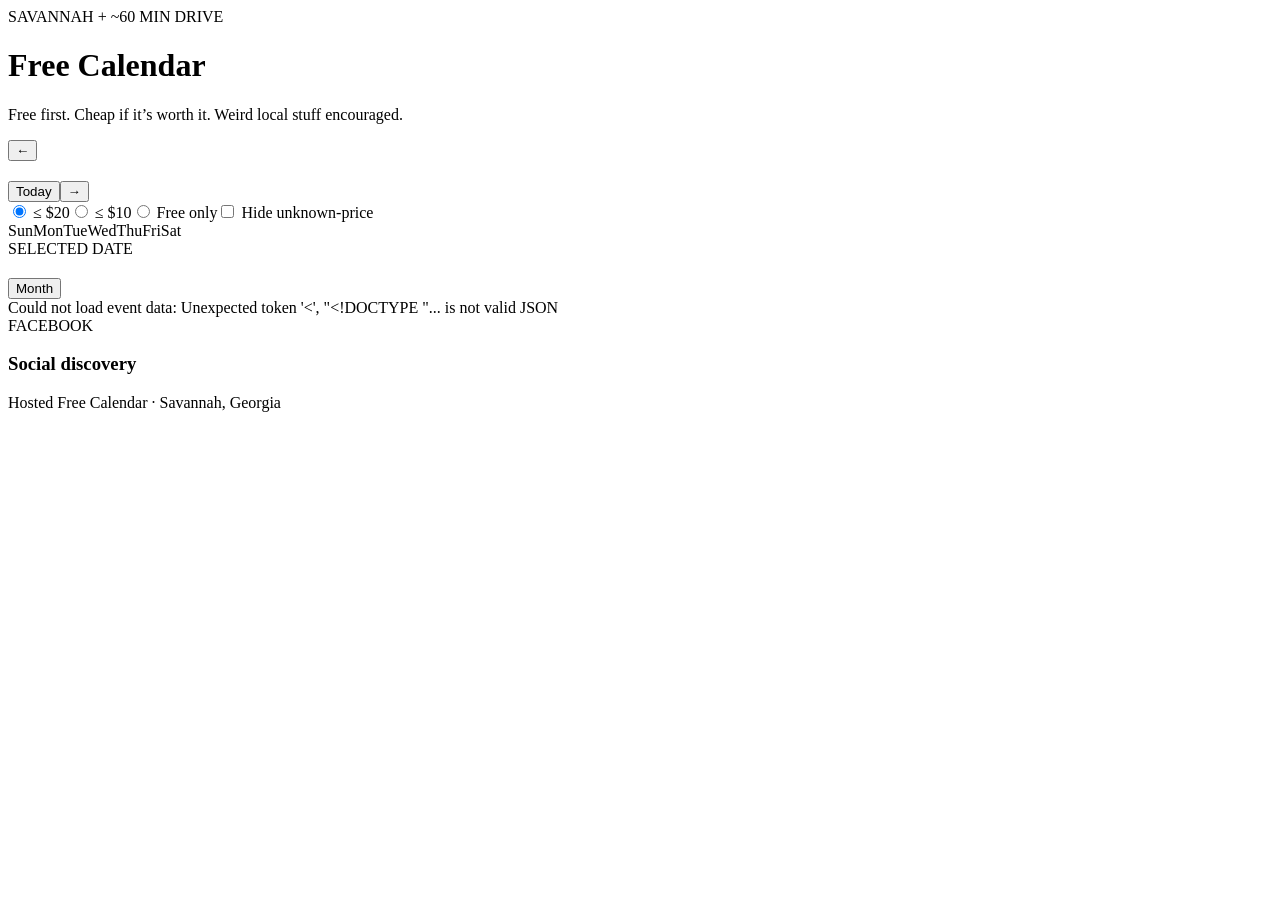
==== index.html @ 50888f86 "Add hosted calendar page" ====
<!doctype html>
<html lang="en"><head><meta charset="utf-8"><meta name="viewport" content="width=device-width,initial-scale=1"><title>Free Calendar — Savannah</title><link rel="stylesheet" href="styles.css"></head><body>
<header class="topbar"><div><div class="eyebrow">SAVANNAH + ~60 MIN DRIVE</div><h1>Free Calendar</h1><p>Free first. Cheap if it’s worth it. Weird local stuff encouraged.</p></div><div class="summary" id="summary"></div></header>
<main class="layout"><section class="calendar-panel"><div class="toolbar"><button id="prevMonth">←</button><h2 id="monthLabel"></h2><div><button id="todayBtn">Today</button><button id="nextMonth">→</button></div></div><div class="filters"><label><input type="radio" name="cost" value="20" checked> ≤ $20</label><label><input type="radio" name="cost" value="10"> ≤ $10</label><label><input type="radio" name="cost" value="0"> Free only</label><label><input type="checkbox" id="hideUnknown"> Hide unknown-price</label></div><div class="weekdays"><span>Sun</span><span>Mon</span><span>Tue</span><span>Wed</span><span>Thu</span><span>Fri</span><span>Sat</span></div><div id="calendar" class="calendar"></div></section>
<aside class="events-panel"><div class="events-heading"><div><div class="eyebrow">SELECTED DATE</div><h2 id="selectedDate"></h2></div><button id="showAll">Month</button></div><div id="eventList" class="event-list"></div><section class="imports-panel"><div class="eyebrow">FACEBOOK</div><h3>Social discovery</h3><div id="facebookImports"></div></section></aside></main>
<footer>Hosted Free Calendar · Savannah, Georgia</footer><script src="app.js"></script></body></html>
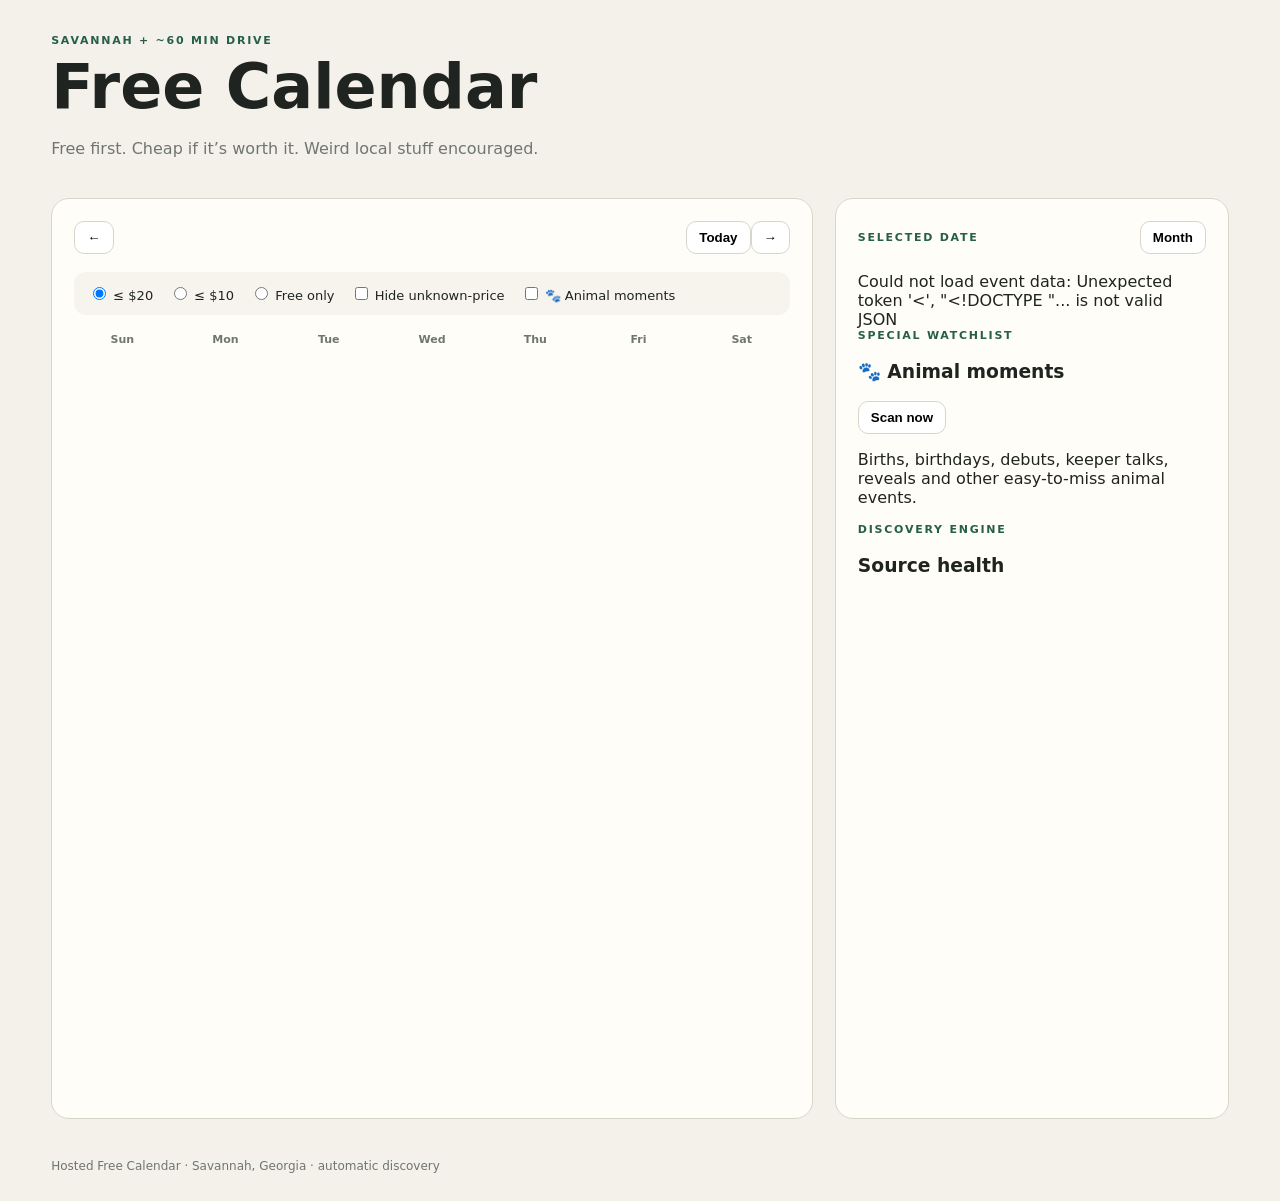
==== commit fe6f6661: "Expose animal watchlist and discovery health in hosted UI" ====
--- a/index.html
+++ b/index.html
@@ -1,6 +1,16 @@
 <!doctype html>
 <html lang="en"><head><meta charset="utf-8"><meta name="viewport" content="width=device-width,initial-scale=1"><title>Free Calendar — Savannah</title><link rel="stylesheet" href="styles.css"></head><body>
 <header class="topbar"><div><div class="eyebrow">SAVANNAH + ~60 MIN DRIVE</div><h1>Free Calendar</h1><p>Free first. Cheap if it’s worth it. Weird local stuff encouraged.</p></div><div class="summary" id="summary"></div></header>
-<main class="layout"><section class="calendar-panel"><div class="toolbar"><button id="prevMonth">←</button><h2 id="monthLabel"></h2><div><button id="todayBtn">Today</button><button id="nextMonth">→</button></div></div><div class="filters"><label><input type="radio" name="cost" value="20" checked> ≤ $20</label><label><input type="radio" name="cost" value="10"> ≤ $10</label><label><input type="radio" name="cost" value="0"> Free only</label><label><input type="checkbox" id="hideUnknown"> Hide unknown-price</label></div><div class="weekdays"><span>Sun</span><span>Mon</span><span>Tue</span><span>Wed</span><span>Thu</span><span>Fri</span><span>Sat</span></div><div id="calendar" class="calendar"></div></section>
-<aside class="events-panel"><div class="events-heading"><div><div class="eyebrow">SELECTED DATE</div><h2 id="selectedDate"></h2></div><button id="showAll">Month</button></div><div id="eventList" class="event-list"></div><section class="imports-panel"><div class="eyebrow">FACEBOOK</div><h3>Social discovery</h3><div id="facebookImports"></div></section></aside></main>
-<footer>Hosted Free Calendar · Savannah, Georgia</footer><script src="app.js"></script></body></html>
+<main class="layout">
+<section class="calendar-panel">
+  <div class="toolbar"><button id="prevMonth">←</button><h2 id="monthLabel"></h2><div><button id="todayBtn">Today</button><button id="nextMonth">→</button></div></div>
+  <div class="filters"><label><input type="radio" name="cost" value="20" checked> ≤ $20</label><label><input type="radio" name="cost" value="10"> ≤ $10</label><label><input type="radio" name="cost" value="0"> Free only</label><label><input type="checkbox" id="hideUnknown"> Hide unknown-price</label><label class="animal-filter"><input type="checkbox" id="animalsOnly"> 🐾 Animal moments</label></div>
+  <div class="weekdays"><span>Sun</span><span>Mon</span><span>Tue</span><span>Wed</span><span>Thu</span><span>Fri</span><span>Sat</span></div><div id="calendar" class="calendar"></div>
+</section>
+<aside class="events-panel">
+  <div class="events-heading"><div><div class="eyebrow">SELECTED DATE</div><h2 id="selectedDate"></h2></div><button id="showAll">Month</button></div>
+  <div id="eventList" class="event-list"></div>
+  <section class="watch-panel"><div class="section-row"><div><div class="eyebrow">SPECIAL WATCHLIST</div><h3>🐾 Animal moments</h3></div><button id="runDiscovery">Scan now</button></div><p class="panel-copy">Births, birthdays, debuts, keeper talks, reveals and other easy-to-miss animal events.</p><div id="animalSignals"></div></section>
+  <section class="health-panel"><div class="eyebrow">DISCOVERY ENGINE</div><h3>Source health</h3><div id="sourceHealth"></div></section>
+</aside></main>
+<footer>Hosted Free Calendar · Savannah, Georgia · automatic discovery</footer><script src="app.js"></script></body></html>
--- a/styles.css
+++ b/styles.css
@@ -0,0 +1 @@
+:root{--bg:#f3f1ea;--paper:#fffdf8;--ink:#1f2421;--muted:#6f766f;--line:#d9d5ca;--accent:#265f46;--soft:#e2eee7}*{box-sizing:border-box}body{margin:0;font-family:Inter,system-ui,-apple-system,sans-serif;background:var(--bg);color:var(--ink)}.topbar{display:flex;justify-content:space-between;gap:24px;padding:34px 4vw 24px;max-width:1500px;margin:auto}.topbar h1{margin:3px 0;font-size:clamp(34px,5vw,62px)}.topbar p,.summary,.meta,.sources,footer{color:var(--muted)}.eyebrow{font-size:11px;letter-spacing:.16em;font-weight:800;color:var(--accent)}.layout{max-width:1500px;margin:auto;padding:0 4vw 40px;display:grid;grid-template-columns:minmax(0,1.45fr) minmax(340px,.75fr);gap:22px}.calendar-panel,.events-panel{background:var(--paper);border:1px solid var(--line);border-radius:18px;padding:22px}.toolbar,.events-heading{display:flex;align-items:center;justify-content:space-between;gap:12px}.toolbar h2,.events-heading h2{margin:0}button{background:#fff;border:1px solid var(--line);border-radius:10px;padding:8px 12px;font-weight:700}.filters{display:flex;flex-wrap:wrap;gap:10px 16px;margin:18px 0;padding:12px 14px;background:#f6f4ed;border-radius:12px;font-size:13px}.weekdays,.calendar{display:grid;grid-template-columns:repeat(7,minmax(0,1fr));gap:7px}.weekdays{text-align:center;color:var(--muted);font-size:11px;font-weight:800;margin-bottom:7px}.calendar{grid-template-rows:repeat(6,118px)}.day{min-width:0;overflow:hidden;background:#fff;border:1px solid var(--line);border-radius:12px;padding:9px;cursor:pointer}.day.outside{opacity:.28}.day.selected{outline:3px solid var(--accent);outline-offset:-1px}.num{display:inline-flex;min-width:27px;height:27px;align-items:center;justify-content:center;border-radius:20px;font-weight:800}.day.today .num{background:var(--ink);color:#fff}.day-events{margin-top:9px;display:flex;flex-direction:column;gap:5px;overflow:hidden}.mini-event{font-size:11px;padding:5px 6px;border-radius:7px;background:var(--soft);white-space:nowrap;overflow:hidden;text-overflow:ellipsis}.more{font-size:10px;color:var(--muted);font-weight:800}.event-list{margin-top:18px;display:flex;flex-direction:column;gap:13px}.card{border:1px solid var(--line);border-radius:14px;padding:16px;background:#fff}.card-top{display:flex;justify-content:space-between;gap:14px}.card h3{margin:0 0 5px}.score{font-size:20px;font-weight:900;color:var(--accent)}.badges{display:flex;flex-wrap:wrap;gap:6px;margin:12px 0}.badge{font-size:10px;font-weight:850;padding:5px 7px;border-radius:999px;background:#eee}.badge.free{background:#dbefe3;color:#175336}.badge.food{background:#f7e3bb}.badge.car{background:#e5e6f7}.description,.meta{font-size:13px;line-height:1.5}.sources{font-size:11px}.sources a{color:var(--accent);font-weight:750}.imports-panel{margin-top:26px;padding-top:20px;border-top:1px solid var(--line)}.import-empty,.empty{color:var(--muted);padding:12px 0}footer{max-width:1500px;margin:auto;padding:0 4vw 28px;font-size:12px}@media(max-width:950px){.layout{grid-template-columns:1fr}.topbar{flex-direction:column}.calendar{grid-template-rows:repeat(6,96px)}}@media(max-width:650px){.calendar-panel{padding:12px}.calendar{grid-template-rows:repeat(6,68px);gap:3px}.day{padding:5px}.mini-event{display:none}.layout{padding-left:2vw;padding-right:2vw}.events-panel{padding:15px}}
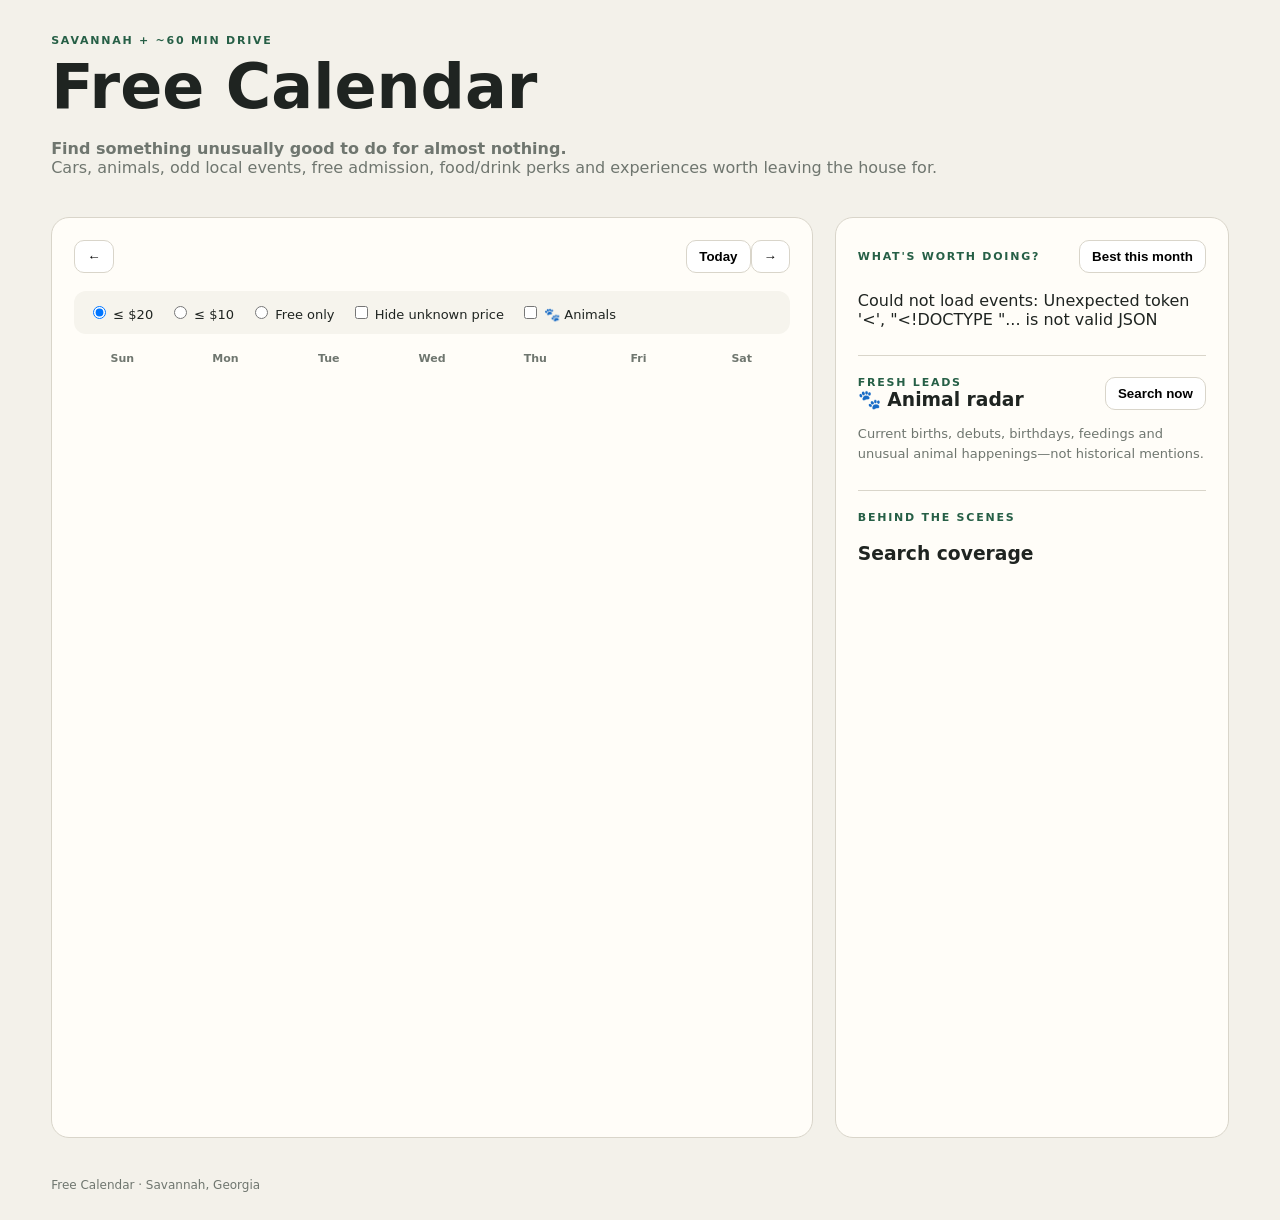
==== commit 1e3811a9: "Refocus UI on finding worthwhile things to do" ====
--- a/index.html
+++ b/index.html
@@ -1,16 +1,4 @@
-<!doctype html>
-<html lang="en"><head><meta charset="utf-8"><meta name="viewport" content="width=device-width,initial-scale=1"><title>Free Calendar — Savannah</title><link rel="stylesheet" href="styles.css"></head><body>
-<header class="topbar"><div><div class="eyebrow">SAVANNAH + ~60 MIN DRIVE</div><h1>Free Calendar</h1><p>Free first. Cheap if it’s worth it. Weird local stuff encouraged.</p></div><div class="summary" id="summary"></div></header>
-<main class="layout">
-<section class="calendar-panel">
-  <div class="toolbar"><button id="prevMonth">←</button><h2 id="monthLabel"></h2><div><button id="todayBtn">Today</button><button id="nextMonth">→</button></div></div>
-  <div class="filters"><label><input type="radio" name="cost" value="20" checked> ≤ $20</label><label><input type="radio" name="cost" value="10"> ≤ $10</label><label><input type="radio" name="cost" value="0"> Free only</label><label><input type="checkbox" id="hideUnknown"> Hide unknown-price</label><label class="animal-filter"><input type="checkbox" id="animalsOnly"> 🐾 Animal moments</label></div>
-  <div class="weekdays"><span>Sun</span><span>Mon</span><span>Tue</span><span>Wed</span><span>Thu</span><span>Fri</span><span>Sat</span></div><div id="calendar" class="calendar"></div>
-</section>
-<aside class="events-panel">
-  <div class="events-heading"><div><div class="eyebrow">SELECTED DATE</div><h2 id="selectedDate"></h2></div><button id="showAll">Month</button></div>
-  <div id="eventList" class="event-list"></div>
-  <section class="watch-panel"><div class="section-row"><div><div class="eyebrow">SPECIAL WATCHLIST</div><h3>🐾 Animal moments</h3></div><button id="runDiscovery">Scan now</button></div><p class="panel-copy">Births, birthdays, debuts, keeper talks, reveals and other easy-to-miss animal events.</p><div id="animalSignals"></div></section>
-  <section class="health-panel"><div class="eyebrow">DISCOVERY ENGINE</div><h3>Source health</h3><div id="sourceHealth"></div></section>
-</aside></main>
-<footer>Hosted Free Calendar · Savannah, Georgia · automatic discovery</footer><script src="app.js"></script></body></html>
+<!doctype html><html lang="en"><head><meta charset="utf-8"><meta name="viewport" content="width=device-width,initial-scale=1"><title>Free Calendar — Savannah</title><link rel="stylesheet" href="styles.css"></head><body>
+<header class="topbar"><div><div class="eyebrow">SAVANNAH + ~60 MIN DRIVE</div><h1>Free Calendar</h1><p><strong>Find something unusually good to do for almost nothing.</strong><br>Cars, animals, odd local events, free admission, food/drink perks and experiences worth leaving the house for.</p></div><div class="summary" id="summary"></div></header>
+<main class="layout"><section class="calendar-panel"><div class="toolbar"><button id="prevMonth">←</button><h2 id="monthLabel"></h2><div><button id="todayBtn">Today</button><button id="nextMonth">→</button></div></div><div class="filters"><label><input type="radio" name="cost" value="20" checked> ≤ $20</label><label><input type="radio" name="cost" value="10"> ≤ $10</label><label><input type="radio" name="cost" value="0"> Free only</label><label><input type="checkbox" id="hideUnknown"> Hide unknown price</label><label><input type="checkbox" id="animalsOnly"> 🐾 Animals</label></div><div class="weekdays"><span>Sun</span><span>Mon</span><span>Tue</span><span>Wed</span><span>Thu</span><span>Fri</span><span>Sat</span></div><div id="calendar" class="calendar"></div></section>
+<aside class="events-panel"><div class="events-heading"><div><div class="eyebrow">WHAT'S WORTH DOING?</div><h2 id="selectedDate"></h2></div><button id="showAll">Best this month</button></div><div id="eventList" class="event-list"></div><section class="watch-panel"><div class="section-row"><div><div class="eyebrow">FRESH LEADS</div><h3>🐾 Animal radar</h3></div><button id="runDiscovery">Search now</button></div><p class="panel-copy">Current births, debuts, birthdays, feedings and unusual animal happenings—not historical mentions.</p><div id="animalSignals"></div></section><section class="health-panel"><div class="eyebrow">BEHIND THE SCENES</div><h3>Search coverage</h3><div id="sourceHealth"></div></section></aside></main><footer>Free Calendar · Savannah, Georgia</footer><script src="app.js"></script></body></html>
--- a/styles.css
+++ b/styles.css
@@ -1 +1 @@
-:root{--bg:#f3f1ea;--paper:#fffdf8;--ink:#1f2421;--muted:#6f766f;--line:#d9d5ca;--accent:#265f46;--soft:#e2eee7}*{box-sizing:border-box}body{margin:0;font-family:Inter,system-ui,-apple-system,sans-serif;background:var(--bg);color:var(--ink)}.topbar{display:flex;justify-content:space-between;gap:24px;padding:34px 4vw 24px;max-width:1500px;margin:auto}.topbar h1{margin:3px 0;font-size:clamp(34px,5vw,62px)}.topbar p,.summary,.meta,.sources,footer{color:var(--muted)}.eyebrow{font-size:11px;letter-spacing:.16em;font-weight:800;color:var(--accent)}.layout{max-width:1500px;margin:auto;padding:0 4vw 40px;display:grid;grid-template-columns:minmax(0,1.45fr) minmax(340px,.75fr);gap:22px}.calendar-panel,.events-panel{background:var(--paper);border:1px solid var(--line);border-radius:18px;padding:22px}.toolbar,.events-heading{display:flex;align-items:center;justify-content:space-between;gap:12px}.toolbar h2,.events-heading h2{margin:0}button{background:#fff;border:1px solid var(--line);border-radius:10px;padding:8px 12px;font-weight:700}.filters{display:flex;flex-wrap:wrap;gap:10px 16px;margin:18px 0;padding:12px 14px;background:#f6f4ed;border-radius:12px;font-size:13px}.weekdays,.calendar{display:grid;grid-template-columns:repeat(7,minmax(0,1fr));gap:7px}.weekdays{text-align:center;color:var(--muted);font-size:11px;font-weight:800;margin-bottom:7px}.calendar{grid-template-rows:repeat(6,118px)}.day{min-width:0;overflow:hidden;background:#fff;border:1px solid var(--line);border-radius:12px;padding:9px;cursor:pointer}.day.outside{opacity:.28}.day.selected{outline:3px solid var(--accent);outline-offset:-1px}.num{display:inline-flex;min-width:27px;height:27px;align-items:center;justify-content:center;border-radius:20px;font-weight:800}.day.today .num{background:var(--ink);color:#fff}.day-events{margin-top:9px;display:flex;flex-direction:column;gap:5px;overflow:hidden}.mini-event{font-size:11px;padding:5px 6px;border-radius:7px;background:var(--soft);white-space:nowrap;overflow:hidden;text-overflow:ellipsis}.more{font-size:10px;color:var(--muted);font-weight:800}.event-list{margin-top:18px;display:flex;flex-direction:column;gap:13px}.card{border:1px solid var(--line);border-radius:14px;padding:16px;background:#fff}.card-top{display:flex;justify-content:space-between;gap:14px}.card h3{margin:0 0 5px}.score{font-size:20px;font-weight:900;color:var(--accent)}.badges{display:flex;flex-wrap:wrap;gap:6px;margin:12px 0}.badge{font-size:10px;font-weight:850;padding:5px 7px;border-radius:999px;background:#eee}.badge.free{background:#dbefe3;color:#175336}.badge.food{background:#f7e3bb}.badge.car{background:#e5e6f7}.description,.meta{font-size:13px;line-height:1.5}.sources{font-size:11px}.sources a{color:var(--accent);font-weight:750}.imports-panel{margin-top:26px;padding-top:20px;border-top:1px solid var(--line)}.import-empty,.empty{color:var(--muted);padding:12px 0}footer{max-width:1500px;margin:auto;padding:0 4vw 28px;font-size:12px}@media(max-width:950px){.layout{grid-template-columns:1fr}.topbar{flex-direction:column}.calendar{grid-template-rows:repeat(6,96px)}}@media(max-width:650px){.calendar-panel{padding:12px}.calendar{grid-template-rows:repeat(6,68px);gap:3px}.day{padding:5px}.mini-event{display:none}.layout{padding-left:2vw;padding-right:2vw}.events-panel{padding:15px}}
+:root{--bg:#f3f1ea;--paper:#fffdf8;--ink:#1f2421;--muted:#6f766f;--line:#d9d5ca;--accent:#265f46;--soft:#e2eee7;--animal:#725224;--animal-soft:#f4ead0}*{box-sizing:border-box}body{margin:0;font-family:Inter,system-ui,-apple-system,sans-serif;background:var(--bg);color:var(--ink)}.topbar{display:flex;justify-content:space-between;gap:24px;padding:34px 4vw 24px;max-width:1500px;margin:auto}.topbar h1{margin:3px 0;font-size:clamp(34px,5vw,62px)}.topbar p,.summary,.meta,.sources,footer,.panel-copy{color:var(--muted)}.eyebrow{font-size:11px;letter-spacing:.16em;font-weight:800;color:var(--accent)}.layout{max-width:1500px;margin:auto;padding:0 4vw 40px;display:grid;grid-template-columns:minmax(0,1.45fr) minmax(340px,.75fr);gap:22px}.calendar-panel,.events-panel{background:var(--paper);border:1px solid var(--line);border-radius:18px;padding:22px}.toolbar,.events-heading,.section-row{display:flex;align-items:center;justify-content:space-between;gap:12px}.toolbar h2,.events-heading h2,.section-row h3{margin:0}button{background:#fff;border:1px solid var(--line);border-radius:10px;padding:8px 12px;font-weight:700;cursor:pointer}.filters{display:flex;flex-wrap:wrap;gap:10px 16px;margin:18px 0;padding:12px 14px;background:#f6f4ed;border-radius:12px;font-size:13px}.weekdays,.calendar{display:grid;grid-template-columns:repeat(7,minmax(0,1fr));gap:7px}.weekdays{text-align:center;color:var(--muted);font-size:11px;font-weight:800;margin-bottom:7px}.calendar{grid-template-rows:repeat(6,118px)}.day{min-width:0;overflow:hidden;background:#fff;border:1px solid var(--line);border-radius:12px;padding:9px;cursor:pointer;position:relative}.day.has-events{border-color:#c9d8cf}.day.outside{opacity:.28}.day.selected{outline:3px solid var(--accent);outline-offset:-1px}.num{display:inline-flex;min-width:27px;height:27px;align-items:center;justify-content:center;border-radius:20px;font-weight:800}.day.today .num{background:var(--ink);color:#fff}.event-indicator{position:absolute;right:7px;bottom:7px;display:flex;align-items:center;gap:6px}.event-count{font-size:9px;font-weight:850;color:var(--muted);white-space:nowrap}.event-dots{display:flex;gap:3px}.event-dot{width:7px;height:7px;border-radius:50%;background:#8f9c94}.event-dot.free{background:#2f815c}.event-dot.animal{background:#b58a37}.event-dot.cheap{background:#6c6fa8}.day-events{margin-top:9px;display:flex;flex-direction:column;gap:5px;padding-bottom:22px}.mini-event{font-size:11px;padding:5px 6px;border-radius:7px;background:var(--soft);white-space:nowrap;overflow:hidden;text-overflow:ellipsis}.event-list{margin-top:18px;display:flex;flex-direction:column;gap:13px}.card{border:1px solid var(--line);border-radius:14px;padding:16px;background:#fff}.card-top{display:flex;justify-content:space-between;gap:14px}.card h3{margin:0 0 5px}.score{font-size:20px;font-weight:900;color:var(--accent)}.badges{display:flex;flex-wrap:wrap;gap:6px;margin:12px 0}.badge{font-size:10px;font-weight:850;padding:5px 7px;border-radius:999px;background:#eee}.badge.value{background:#1f2421;color:#fff}.badge.free{background:#dbefe3;color:#175336}.badge.car{background:#e5e6f7}.badge.animal{background:var(--animal-soft);color:#5f4318}.description-wrap{margin:10px 0 12px}.description,.meta,.panel-copy{font-size:13px;line-height:1.55}.description{margin:0;white-space:pre-line}.description.collapsible{display:-webkit-box;-webkit-line-clamp:4;-webkit-box-orient:vertical;overflow:hidden}.description.collapsible.expanded{display:block}.description-toggle{margin-top:7px;padding:0;border:0;background:transparent;color:var(--accent);font-size:12px}.sources{font-size:11px}.sources a,.signal a{color:var(--accent);font-weight:750}.watch-panel,.health-panel{margin-top:26px;padding-top:20px;border-top:1px solid var(--line)}.signal{padding:12px 0;border-bottom:1px solid #ece7da}.signal-title{font-weight:850;font-size:13px;color:var(--animal)}.signal p{font-size:12px;color:var(--muted)}.health-summary,.import-empty,.empty{color:var(--muted);padding:12px 0;font-size:12px}footer{max-width:1500px;margin:auto;padding:0 4vw 28px;font-size:12px}@media(max-width:950px){.layout{grid-template-columns:1fr}.topbar{flex-direction:column}.calendar{grid-template-rows:repeat(6,96px)}}@media(max-width:650px){.topbar{padding-top:22px}.calendar-panel{padding:12px}.calendar{grid-template-rows:repeat(6,72px);gap:3px}.day{padding:5px}.mini-event{display:none}.day-events{padding-bottom:0}.event-indicator{left:5px;right:5px;bottom:5px;justify-content:space-between}.event-count{font-size:8px}.event-count-label{display:none}.event-dot{width:6px;height:6px}.layout{padding-left:2vw;padding-right:2vw}.events-panel{padding:15px}.summary{font-size:13px}}
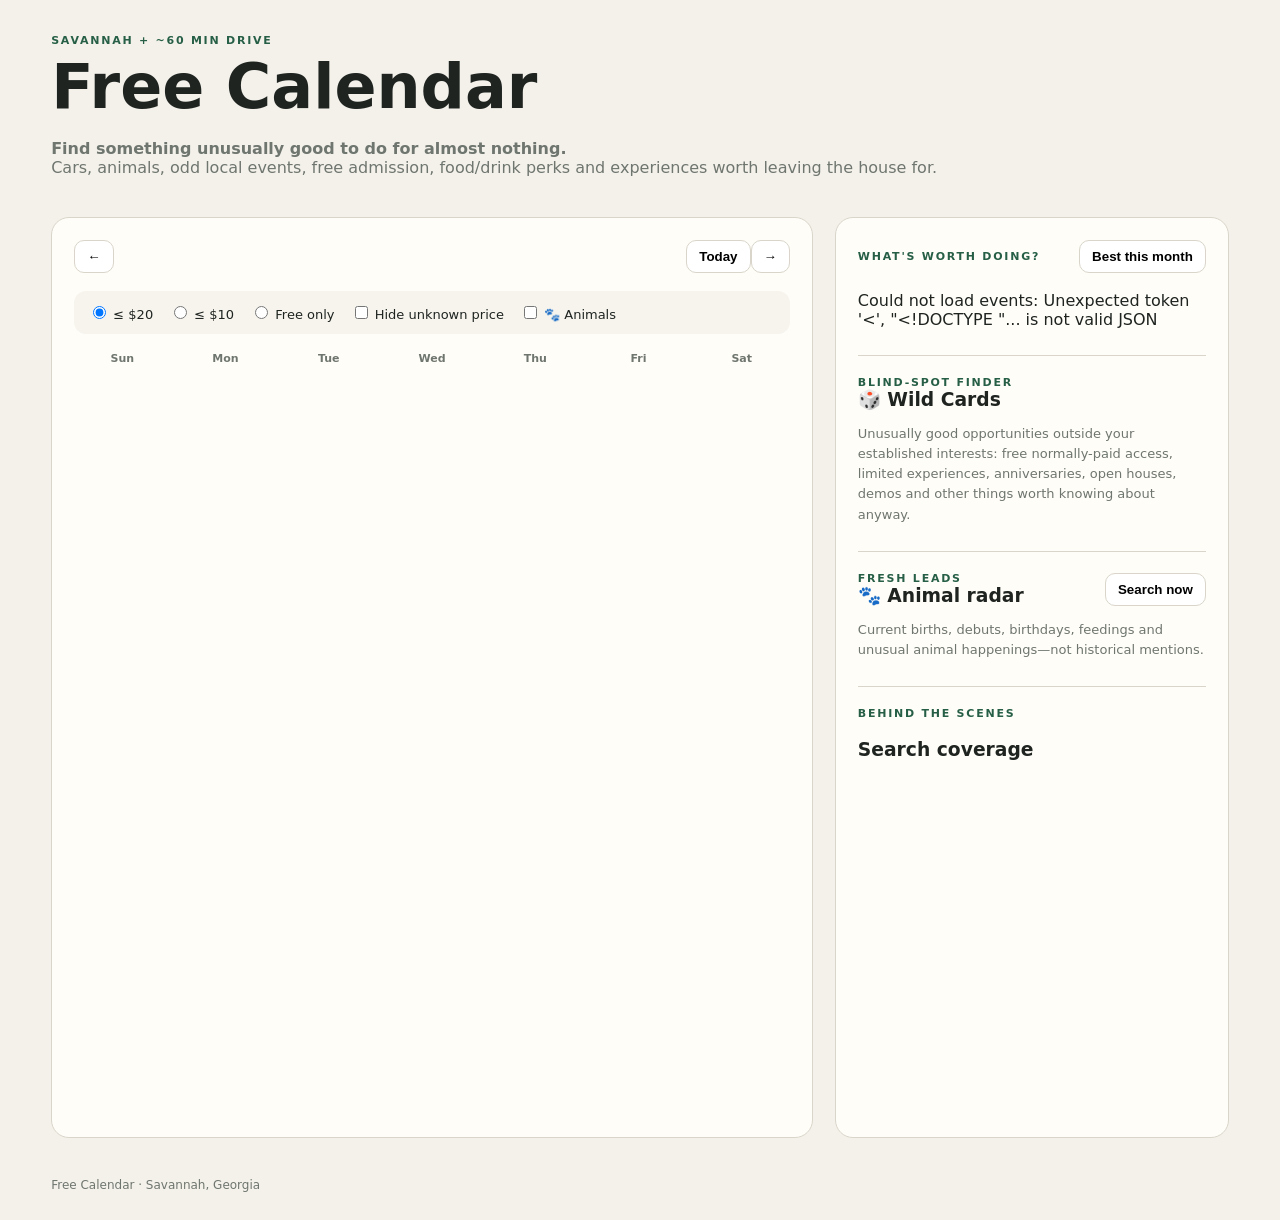
==== commit 1bb99f75: "Add Wild Cards blind spot panel" ====
--- a/index.html
+++ b/index.html
@@ -1,4 +1,4 @@
 <!doctype html><html lang="en"><head><meta charset="utf-8"><meta name="viewport" content="width=device-width,initial-scale=1"><title>Free Calendar — Savannah</title><link rel="stylesheet" href="styles.css"></head><body>
 <header class="topbar"><div><div class="eyebrow">SAVANNAH + ~60 MIN DRIVE</div><h1>Free Calendar</h1><p><strong>Find something unusually good to do for almost nothing.</strong><br>Cars, animals, odd local events, free admission, food/drink perks and experiences worth leaving the house for.</p></div><div class="summary" id="summary"></div></header>
 <main class="layout"><section class="calendar-panel"><div class="toolbar"><button id="prevMonth">←</button><h2 id="monthLabel"></h2><div><button id="todayBtn">Today</button><button id="nextMonth">→</button></div></div><div class="filters"><label><input type="radio" name="cost" value="20" checked> ≤ $20</label><label><input type="radio" name="cost" value="10"> ≤ $10</label><label><input type="radio" name="cost" value="0"> Free only</label><label><input type="checkbox" id="hideUnknown"> Hide unknown price</label><label><input type="checkbox" id="animalsOnly"> 🐾 Animals</label></div><div class="weekdays"><span>Sun</span><span>Mon</span><span>Tue</span><span>Wed</span><span>Thu</span><span>Fri</span><span>Sat</span></div><div id="calendar" class="calendar"></div></section>
-<aside class="events-panel"><div class="events-heading"><div><div class="eyebrow">WHAT'S WORTH DOING?</div><h2 id="selectedDate"></h2></div><button id="showAll">Best this month</button></div><div id="eventList" class="event-list"></div><section class="watch-panel"><div class="section-row"><div><div class="eyebrow">FRESH LEADS</div><h3>🐾 Animal radar</h3></div><button id="runDiscovery">Search now</button></div><p class="panel-copy">Current births, debuts, birthdays, feedings and unusual animal happenings—not historical mentions.</p><div id="animalSignals"></div></section><section class="health-panel"><div class="eyebrow">BEHIND THE SCENES</div><h3>Search coverage</h3><div id="sourceHealth"></div></section></aside></main><footer>Free Calendar · Savannah, Georgia</footer><script src="app.js"></script></body></html>
+<aside class="events-panel"><div class="events-heading"><div><div class="eyebrow">WHAT'S WORTH DOING?</div><h2 id="selectedDate"></h2></div><button id="showAll">Best this month</button></div><div id="eventList" class="event-list"></div><section class="watch-panel"><div class="section-row"><div><div class="eyebrow">BLIND-SPOT FINDER</div><h3>🎲 Wild Cards</h3></div></div><p class="panel-copy">Unusually good opportunities outside your established interests: free normally-paid access, limited experiences, anniversaries, open houses, demos and other things worth knowing about anyway.</p><div id="wildCards"></div></section><section class="watch-panel"><div class="section-row"><div><div class="eyebrow">FRESH LEADS</div><h3>🐾 Animal radar</h3></div><button id="runDiscovery">Search now</button></div><p class="panel-copy">Current births, debuts, birthdays, feedings and unusual animal happenings—not historical mentions.</p><div id="animalSignals"></div></section><section class="health-panel"><div class="eyebrow">BEHIND THE SCENES</div><h3>Search coverage</h3><div id="sourceHealth"></div></section></aside></main><footer>Free Calendar · Savannah, Georgia</footer><script src="app.js"></script></body></html>
--- a/styles.css
+++ b/styles.css
@@ -1 +1 @@
-:root{--bg:#f3f1ea;--paper:#fffdf8;--ink:#1f2421;--muted:#6f766f;--line:#d9d5ca;--accent:#265f46;--soft:#e2eee7;--animal:#725224;--animal-soft:#f4ead0}*{box-sizing:border-box}body{margin:0;font-family:Inter,system-ui,-apple-system,sans-serif;background:var(--bg);color:var(--ink)}.topbar{display:flex;justify-content:space-between;gap:24px;padding:34px 4vw 24px;max-width:1500px;margin:auto}.topbar h1{margin:3px 0;font-size:clamp(34px,5vw,62px)}.topbar p,.summary,.meta,.sources,footer,.panel-copy{color:var(--muted)}.eyebrow{font-size:11px;letter-spacing:.16em;font-weight:800;color:var(--accent)}.layout{max-width:1500px;margin:auto;padding:0 4vw 40px;display:grid;grid-template-columns:minmax(0,1.45fr) minmax(340px,.75fr);gap:22px}.calendar-panel,.events-panel{background:var(--paper);border:1px solid var(--line);border-radius:18px;padding:22px}.toolbar,.events-heading,.section-row{display:flex;align-items:center;justify-content:space-between;gap:12px}.toolbar h2,.events-heading h2,.section-row h3{margin:0}button{background:#fff;border:1px solid var(--line);border-radius:10px;padding:8px 12px;font-weight:700;cursor:pointer}.filters{display:flex;flex-wrap:wrap;gap:10px 16px;margin:18px 0;padding:12px 14px;background:#f6f4ed;border-radius:12px;font-size:13px}.weekdays,.calendar{display:grid;grid-template-columns:repeat(7,minmax(0,1fr));gap:7px}.weekdays{text-align:center;color:var(--muted);font-size:11px;font-weight:800;margin-bottom:7px}.calendar{grid-template-rows:repeat(6,118px)}.day{min-width:0;overflow:hidden;background:#fff;border:1px solid var(--line);border-radius:12px;padding:9px;cursor:pointer;position:relative}.day.has-events{border-color:#c9d8cf}.day.outside{opacity:.28}.day.selected{outline:3px solid var(--accent);outline-offset:-1px}.num{display:inline-flex;min-width:27px;height:27px;align-items:center;justify-content:center;border-radius:20px;font-weight:800}.day.today .num{background:var(--ink);color:#fff}.event-indicator{position:absolute;right:7px;bottom:7px;display:flex;align-items:center;gap:6px}.event-count{font-size:9px;font-weight:850;color:var(--muted);white-space:nowrap}.event-dots{display:flex;gap:3px}.event-dot{width:7px;height:7px;border-radius:50%;background:#8f9c94}.event-dot.free{background:#2f815c}.event-dot.animal{background:#b58a37}.event-dot.cheap{background:#6c6fa8}.day-events{margin-top:9px;display:flex;flex-direction:column;gap:5px;padding-bottom:22px}.mini-event{font-size:11px;padding:5px 6px;border-radius:7px;background:var(--soft);white-space:nowrap;overflow:hidden;text-overflow:ellipsis}.event-list{margin-top:18px;display:flex;flex-direction:column;gap:13px}.card{border:1px solid var(--line);border-radius:14px;padding:16px;background:#fff}.card-top{display:flex;justify-content:space-between;gap:14px}.card h3{margin:0 0 5px}.score{font-size:20px;font-weight:900;color:var(--accent)}.badges{display:flex;flex-wrap:wrap;gap:6px;margin:12px 0}.badge{font-size:10px;font-weight:850;padding:5px 7px;border-radius:999px;background:#eee}.badge.value{background:#1f2421;color:#fff}.badge.free{background:#dbefe3;color:#175336}.badge.car{background:#e5e6f7}.badge.animal{background:var(--animal-soft);color:#5f4318}.description-wrap{margin:10px 0 12px}.description,.meta,.panel-copy{font-size:13px;line-height:1.55}.description{margin:0;white-space:pre-line}.description.collapsible{display:-webkit-box;-webkit-line-clamp:4;-webkit-box-orient:vertical;overflow:hidden}.description.collapsible.expanded{display:block}.description-toggle{margin-top:7px;padding:0;border:0;background:transparent;color:var(--accent);font-size:12px}.sources{font-size:11px}.sources a,.signal a{color:var(--accent);font-weight:750}.watch-panel,.health-panel{margin-top:26px;padding-top:20px;border-top:1px solid var(--line)}.signal{padding:12px 0;border-bottom:1px solid #ece7da}.signal-title{font-weight:850;font-size:13px;color:var(--animal)}.signal p{font-size:12px;color:var(--muted)}.health-summary,.import-empty,.empty{color:var(--muted);padding:12px 0;font-size:12px}footer{max-width:1500px;margin:auto;padding:0 4vw 28px;font-size:12px}@media(max-width:950px){.layout{grid-template-columns:1fr}.topbar{flex-direction:column}.calendar{grid-template-rows:repeat(6,96px)}}@media(max-width:650px){.topbar{padding-top:22px}.calendar-panel{padding:12px}.calendar{grid-template-rows:repeat(6,72px);gap:3px}.day{padding:5px}.mini-event{display:none}.day-events{padding-bottom:0}.event-indicator{left:5px;right:5px;bottom:5px;justify-content:space-between}.event-count{font-size:8px}.event-count-label{display:none}.event-dot{width:6px;height:6px}.layout{padding-left:2vw;padding-right:2vw}.events-panel{padding:15px}.summary{font-size:13px}}
+:root{--bg:#f3f1ea;--paper:#fffdf8;--ink:#1f2421;--muted:#6f766f;--line:#d9d5ca;--accent:#265f46;--soft:#e2eee7;--animal:#725224;--animal-soft:#f4ead0}*{box-sizing:border-box}body{margin:0;font-family:Inter,system-ui,-apple-system,sans-serif;background:var(--bg);color:var(--ink)}.topbar{display:flex;justify-content:space-between;gap:24px;padding:34px 4vw 24px;max-width:1500px;margin:auto}.topbar h1{margin:3px 0;font-size:clamp(34px,5vw,62px)}.topbar p,.summary,.meta,.sources,footer,.panel-copy{color:var(--muted)}.eyebrow{font-size:11px;letter-spacing:.16em;font-weight:800;color:var(--accent)}.layout{max-width:1500px;margin:auto;padding:0 4vw 40px;display:grid;grid-template-columns:minmax(0,1.45fr) minmax(340px,.75fr);gap:22px}.calendar-panel,.events-panel{background:var(--paper);border:1px solid var(--line);border-radius:18px;padding:22px}.toolbar,.events-heading,.section-row{display:flex;align-items:center;justify-content:space-between;gap:12px}.toolbar h2,.events-heading h2,.section-row h3{margin:0}button{background:#fff;border:1px solid var(--line);border-radius:10px;padding:8px 12px;font-weight:700;cursor:pointer}.filters{display:flex;flex-wrap:wrap;gap:10px 16px;margin:18px 0;padding:12px 14px;background:#f6f4ed;border-radius:12px;font-size:13px}.weekdays,.calendar{display:grid;grid-template-columns:repeat(7,minmax(0,1fr));gap:7px}.weekdays{text-align:center;color:var(--muted);font-size:11px;font-weight:800;margin-bottom:7px}.calendar{grid-template-rows:repeat(6,118px)}.day{min-width:0;overflow:hidden;background:#fff;border:1px solid var(--line);border-radius:12px;padding:9px;cursor:pointer;position:relative}.day.has-events{border-color:#c9d8cf}.day.outside{opacity:.28}.day.selected{outline:3px solid var(--accent);outline-offset:-1px}.num{display:inline-flex;min-width:27px;height:27px;align-items:center;justify-content:center;border-radius:20px;font-weight:800}.day.today .num{background:var(--ink);color:#fff}.event-indicator{position:absolute;right:7px;bottom:7px;display:flex;align-items:center;gap:6px}.event-count{font-size:9px;font-weight:850;color:var(--muted);white-space:nowrap}.event-dots{display:flex;gap:3px}.event-dot{width:7px;height:7px;border-radius:50%;background:#8f9c94}.event-dot.free{background:#2f815c}.event-dot.animal{background:#b58a37}.event-dot.cheap{background:#6c6fa8}.day-events{margin-top:9px;display:flex;flex-direction:column;gap:5px;padding-bottom:22px}.mini-event{font-size:11px;padding:5px 6px;border-radius:7px;background:var(--soft);white-space:nowrap;overflow:hidden;text-overflow:ellipsis}.event-list{margin-top:18px;display:flex;flex-direction:column;gap:13px}.card{border:1px solid var(--line);border-radius:14px;padding:16px;background:#fff}.card-top{display:flex;justify-content:space-between;gap:14px}.card h3{margin:0 0 5px}.score{font-size:20px;font-weight:900;color:var(--accent)}.badges{display:flex;flex-wrap:wrap;gap:6px;margin:12px 0}.badge{font-size:10px;font-weight:850;padding:5px 7px;border-radius:999px;background:#eee}.badge.value{background:#1f2421;color:#fff}.badge.free{background:#dbefe3;color:#175336}.badge.car{background:#e5e6f7}.badge.animal{background:var(--animal-soft);color:#5f4318}.description-wrap{margin:10px 0 12px}.description,.meta,.panel-copy{font-size:13px;line-height:1.55}.description{margin:0;white-space:pre-line}.description.collapsible{display:-webkit-box;-webkit-line-clamp:4;-webkit-box-orient:vertical;overflow:hidden}.description.collapsible.expanded{display:block}.description-toggle{margin-top:7px;padding:0;border:0;background:transparent;color:var(--accent);font-size:12px}.feedback{display:flex;flex-wrap:wrap;gap:6px;margin:13px 0;padding:10px 0;border-top:1px solid #eee9df;border-bottom:1px solid #eee9df}.feedback-btn{font-size:11px;padding:7px 9px;background:#faf9f5;color:var(--muted)}.feedback-btn:hover{border-color:#aab9b0;color:var(--ink)}.feedback-btn.active{background:var(--accent);border-color:var(--accent);color:#fff}.sources{font-size:11px}.sources a,.signal a{color:var(--accent);font-weight:750}.watch-panel,.health-panel{margin-top:26px;padding-top:20px;border-top:1px solid var(--line)}.signal{padding:12px 0;border-bottom:1px solid #ece7da}.signal-title{font-weight:850;font-size:13px;color:var(--animal)}.signal p{font-size:12px;color:var(--muted)}.health-summary,.import-empty,.empty{color:var(--muted);padding:12px 0;font-size:12px}footer{max-width:1500px;margin:auto;padding:0 4vw 28px;font-size:12px}@media(max-width:950px){.layout{grid-template-columns:1fr}.topbar{flex-direction:column}.calendar{grid-template-rows:repeat(6,96px)}}@media(max-width:650px){.topbar{padding-top:22px}.calendar-panel{padding:12px}.calendar{grid-template-rows:repeat(6,72px);gap:3px}.day{padding:5px}.mini-event{display:none}.day-events{padding-bottom:0}.event-indicator{left:5px;right:5px;bottom:5px;justify-content:space-between}.event-count{font-size:8px}.event-count-label{display:none}.event-dot{width:6px;height:6px}.layout{padding-left:2vw;padding-right:2vw}.events-panel{padding:15px}.summary{font-size:13px}.feedback-btn{flex:1 1 30%;padding:8px 5px}}
